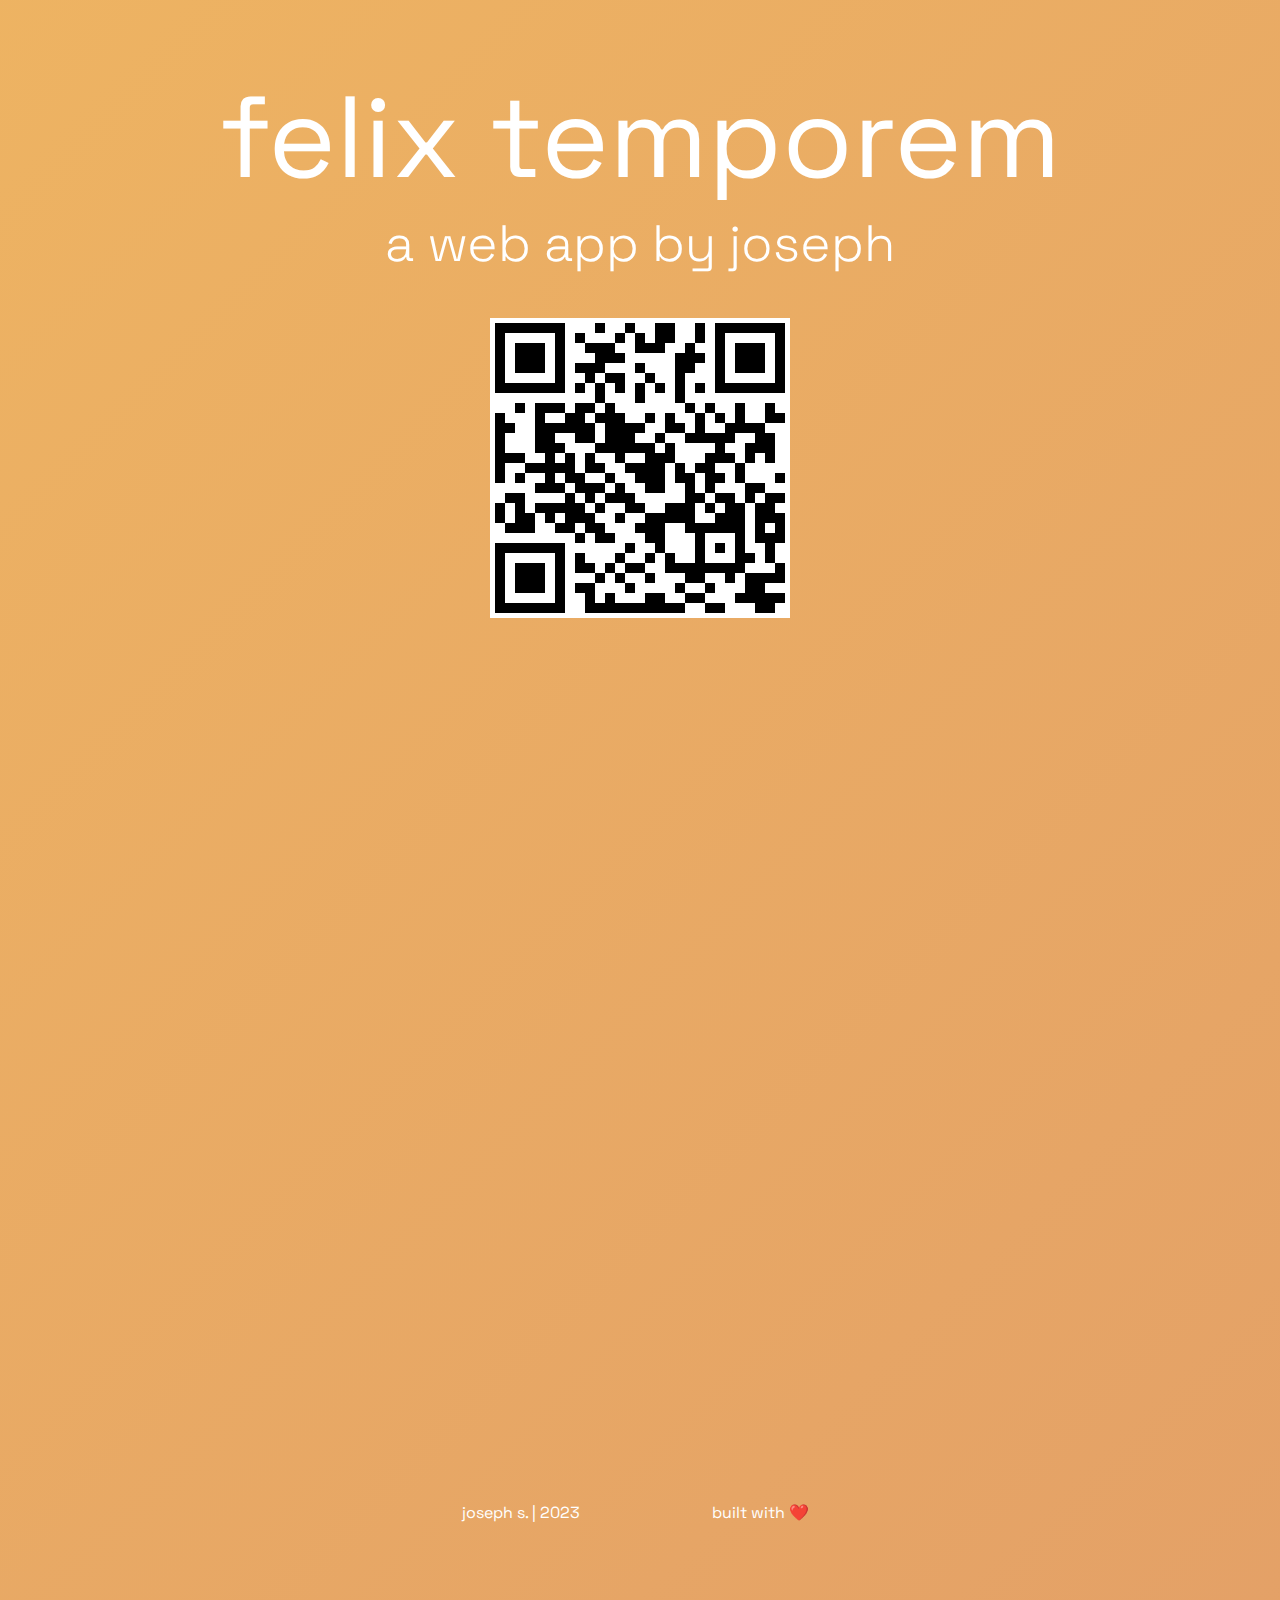
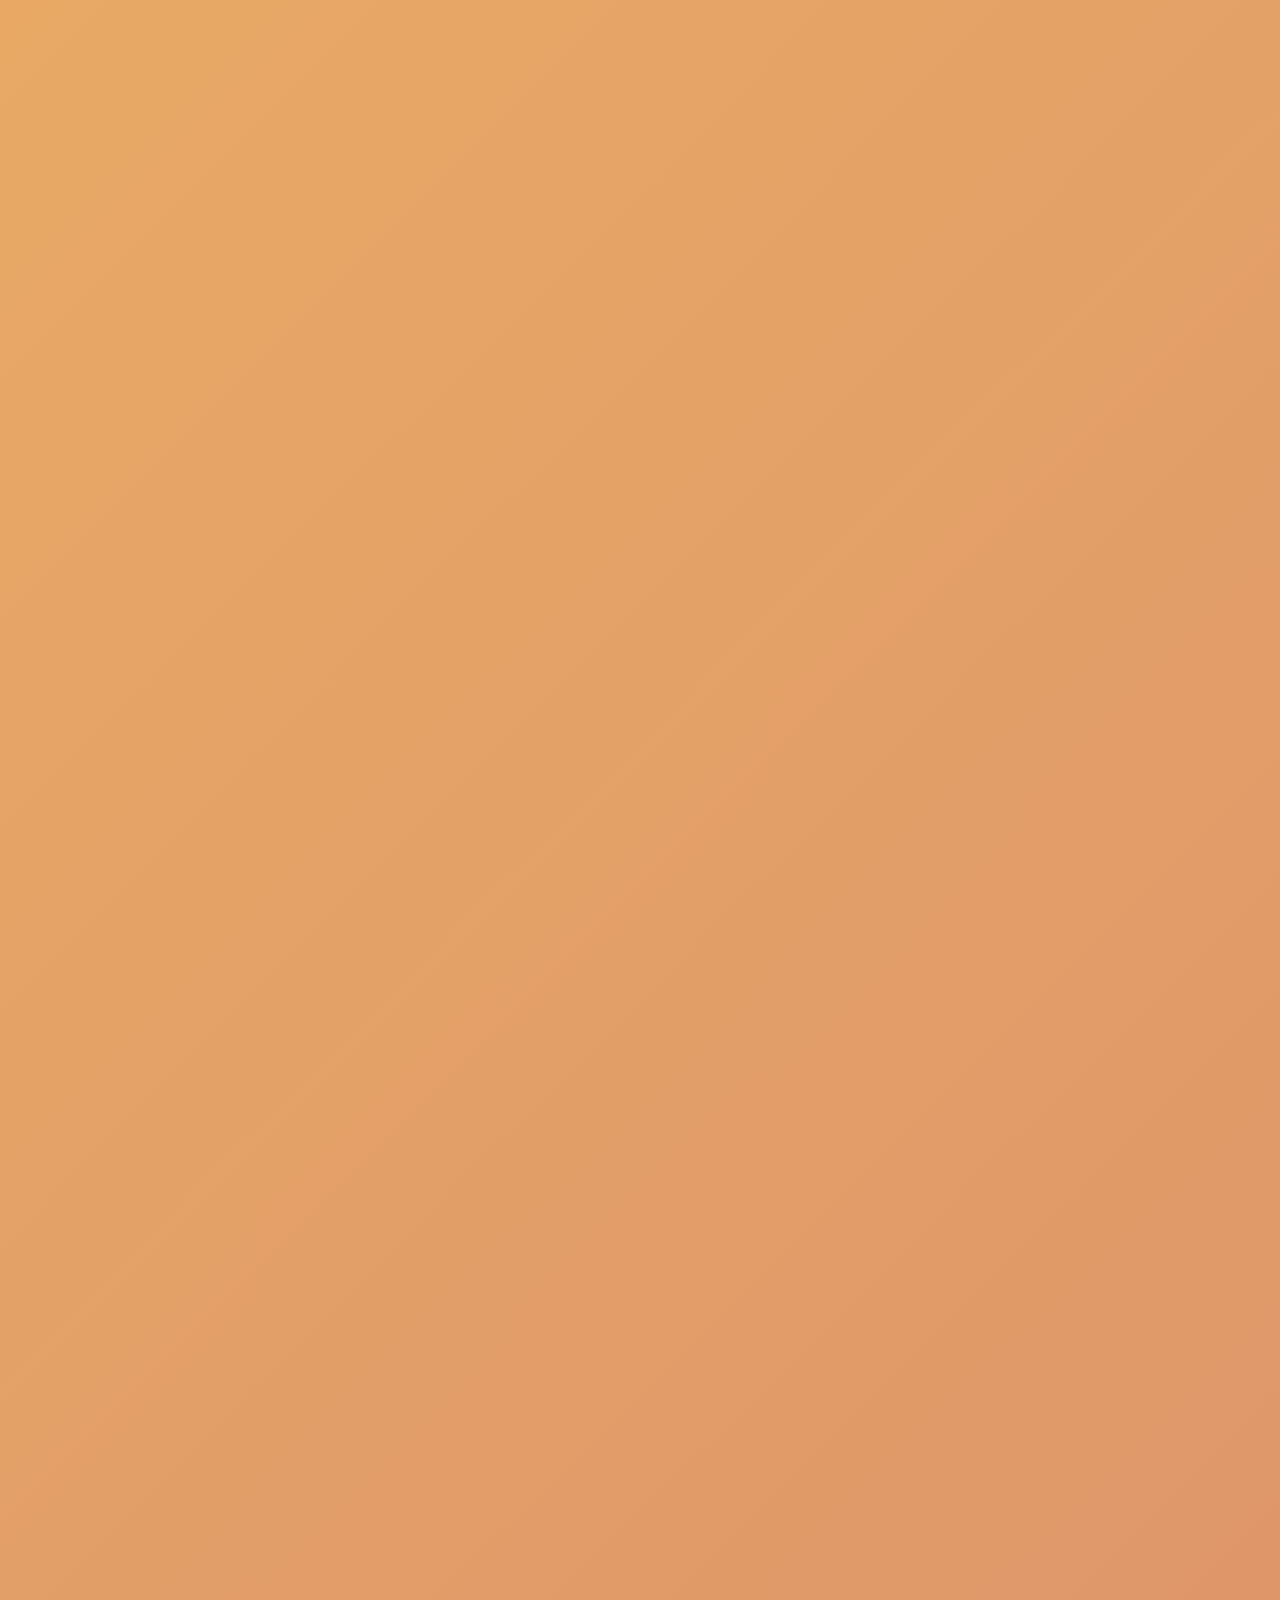
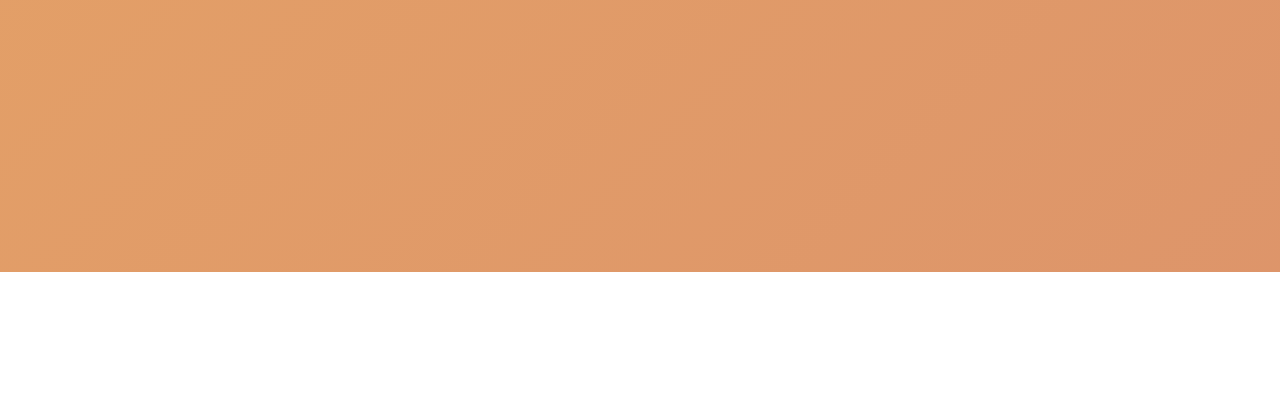
==== index.html @ 084364eb "init commit" ====
<!DOCTYPE html>

<html lang="en">

    <head>
        <meta charset="UTF-8">
        <meta http-equiv="X-UA-Compatible" content="IE=edge">
        <meta name="viewport" content="width=device-width, initial-scale=1.0">
        <link rel="stylesheet" href="style.css">
        <link rel="preconnect" href="https://fonts.googleapis.com">
        <link rel="preconnect" href="https://fonts.gstatic.com" crossorigin>
        <link href="https://fonts.googleapis.com/css2?family=Space+Grotesk:wght@300;400;500;600;700&display=swap" rel="stylesheet">
        <link rel="stylesheet" href="https://cdnjs.cloudflare.com/ajax/libs/animate.css/4.1.1/animate.min.css"/>
        <title>felix temporem</title>
    </head>

    <body>

        <div class="container-desk" id="container">

                <h2>felix temporem</h2>

                <h6>a web app by joseph</h6> 


                <img class="qr" src="adobe_express(4).png" />


                <div class="list-container-desk">
                    <ul>
                        <li>joseph s. | 2023</li>
                        <li>built with ❤️</li>
                    </ul>
                </div>

        </div>
        
        <script src="desk.js"></script>

    </body>

</html>
---- style.css ----
body {
    display: flex;
    justify-content: center;
    overflow-x: hidden;
    overflow-y: hidden;
    transition: background-color 1s ease;
    margin: 0;

}

@keyframes gradient {
	0% {
		background-position: 0% 50%;
	}
	50% {
		background-position: 100% 50%;
	}
	100% {
		background-position: 0% 50%;
	}
}

.container {
    height: 100vh;
    width: 100vw;
    background: linear-gradient(-45deg, #DC8665, #138086, #534666, #CD7672, #EEB462);
	background-size: 800% 800%;
	animation: gradient 15s ease infinite;
    display: flex;
    flex-direction: column;
    align-items: center;
    background-color: transparent;
    transition: background-color 1s ease; 
}

.container-2 {
    height: 100vh;
    width: 100vw;
    display: flex;
    flex-direction: column;
    align-items: center;
    transition: background-color 1s ease;
    background-color: transparent;
}


.button-circle {
    display: flex;
    border: 1px solid white;
    border-radius: 400vw;
    background-color: transparent;
    color: white;
    font-family: space grotesk;
    font-size: 4vw;
    font-weight: 100;
    padding: 15vw;
    margin-top: 25vw;
}


h2 {
    color: white;
    font-family: Space Grotesk;
    font-weight: 400;
    font-size: 9vw;
    margin-bottom: 0vw;
    margin-top: 15vw;
}

h1 {
    color: white;
    font-family: Space Grotesk;
    font-weight: 400;
    font-size: 20vw;
    margin-bottom: -2vw;
}

h3 {
    color: white;
    font-family: Space Grotesk;
    font-weight: 400;
    font-size: 5vw;
    margin-bottom: 0vw;
    top: 32vw;
}

h6 {
    margin-top: 0vw;
    color: white;
    font-family: Space Grotesk;
    font-weight: 200;
    font-size: 4vw;
}

.status-container {
    position: absolute;
    top: 40vw;
    display: flex;
    flex-direction: column;
    align-items: center;
}

.list-container {
    display: flex;
    position: absolute;
    bottom: 5vw;
    left: 5vw;
}


ul {
    list-style: none;
}

li {
    display: inline;
    margin: 5vw;
    padding: 0;
    color: white;
    font-family: Space Grotesk;
    list-style: none;
}

.hidden {
    display: none;
}

.again-class {
    border: 1px solid white;
    border-radius: 400vw;
    background-color: transparent;
    color: white;
    font-family: space grotesk;
    font-size: 5vw;
    font-weight: 400;
    padding: 1vw 8vw;
    margin-top: 10vw;
}

.list-container-desk {
    display: flex;
    position: absolute;
    bottom: 151vw;
    left: 28vw;
}

.container-desk {
    height: 400vh;
    width: 100vw;
    background: linear-gradient(-45deg, #DC8665, #138086, #534666, #CD7672, #EEB462);
	background-size: 800% 800%;
	animation: gradient 15s ease infinite;
    display: flex;
    flex-direction: column;
    align-items: center;
    background-color: transparent;
    transition: background-color 1s ease; 
    position: relative; 
    bottom: 10vw;
}

.qr {
    position: relative;
    top: -6vw;
}
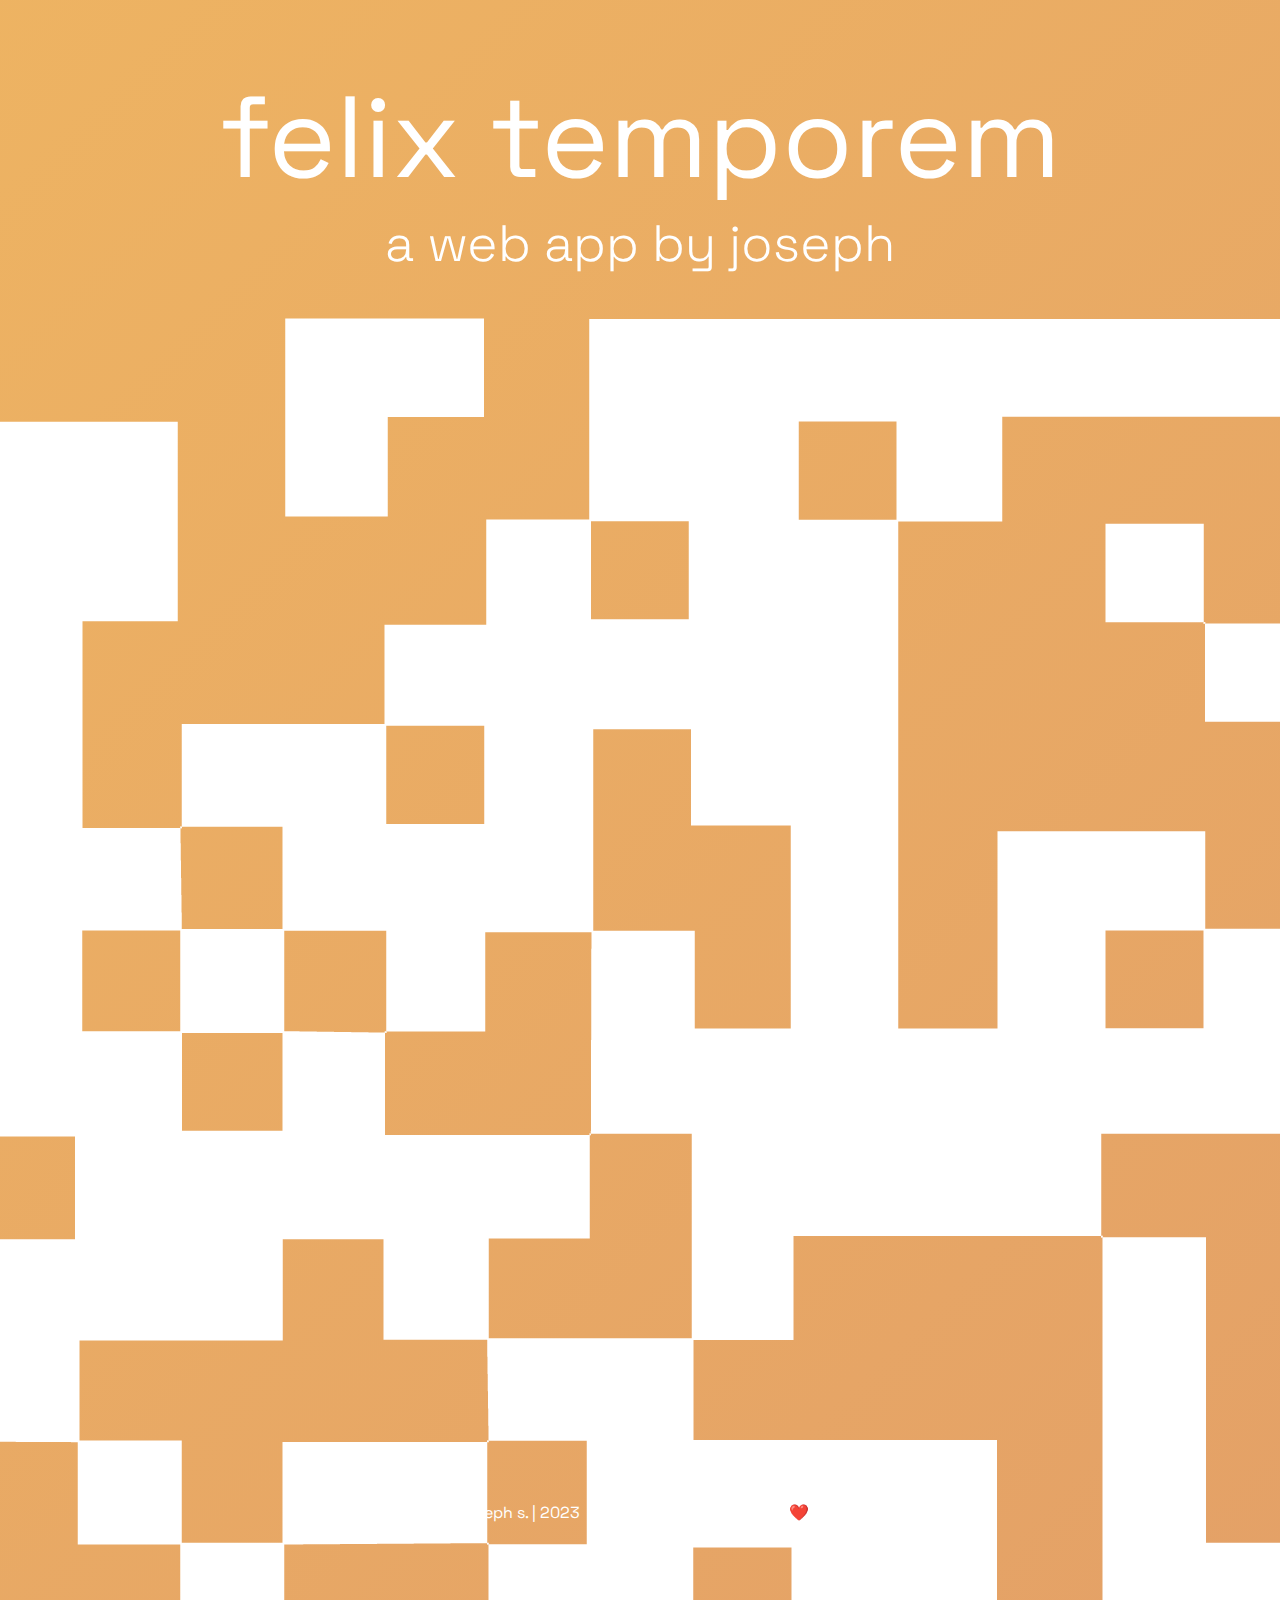
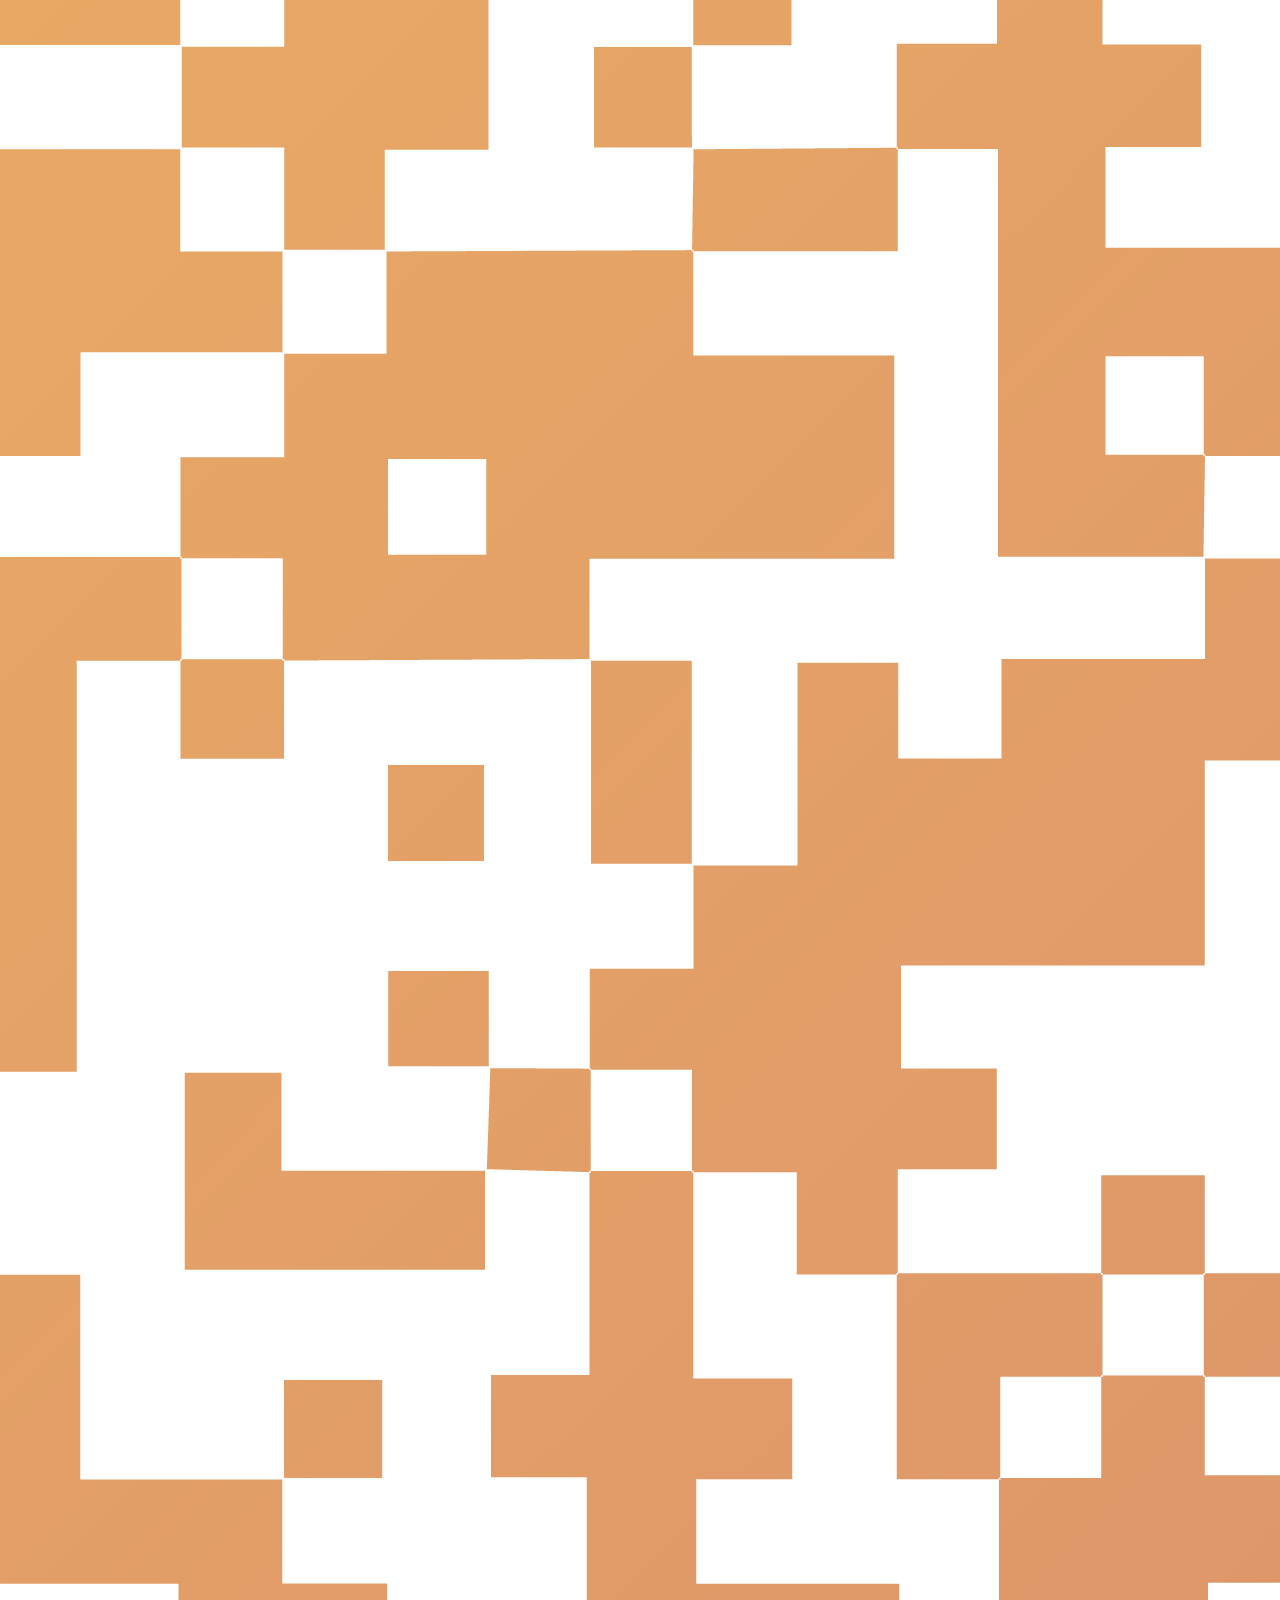
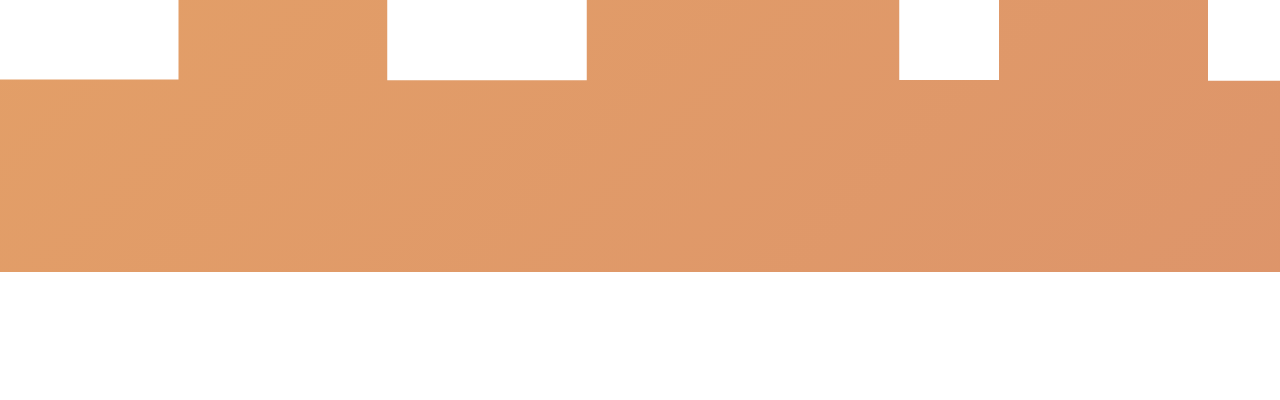
==== commit 6005a0f6: "update png placeholder for qr" ====
--- a/index.html
+++ b/index.html
@@ -23,7 +23,7 @@
                 <h6>a web app by joseph</h6> 
 
 
-                <img class="qr" src="adobe_express(4).png" />
+                <img class="qr" src="qr.png" />
 
 
                 <div class="list-container-desk">
@@ -39,4 +39,4 @@
 
     </body>
 
-</html>+</html>
